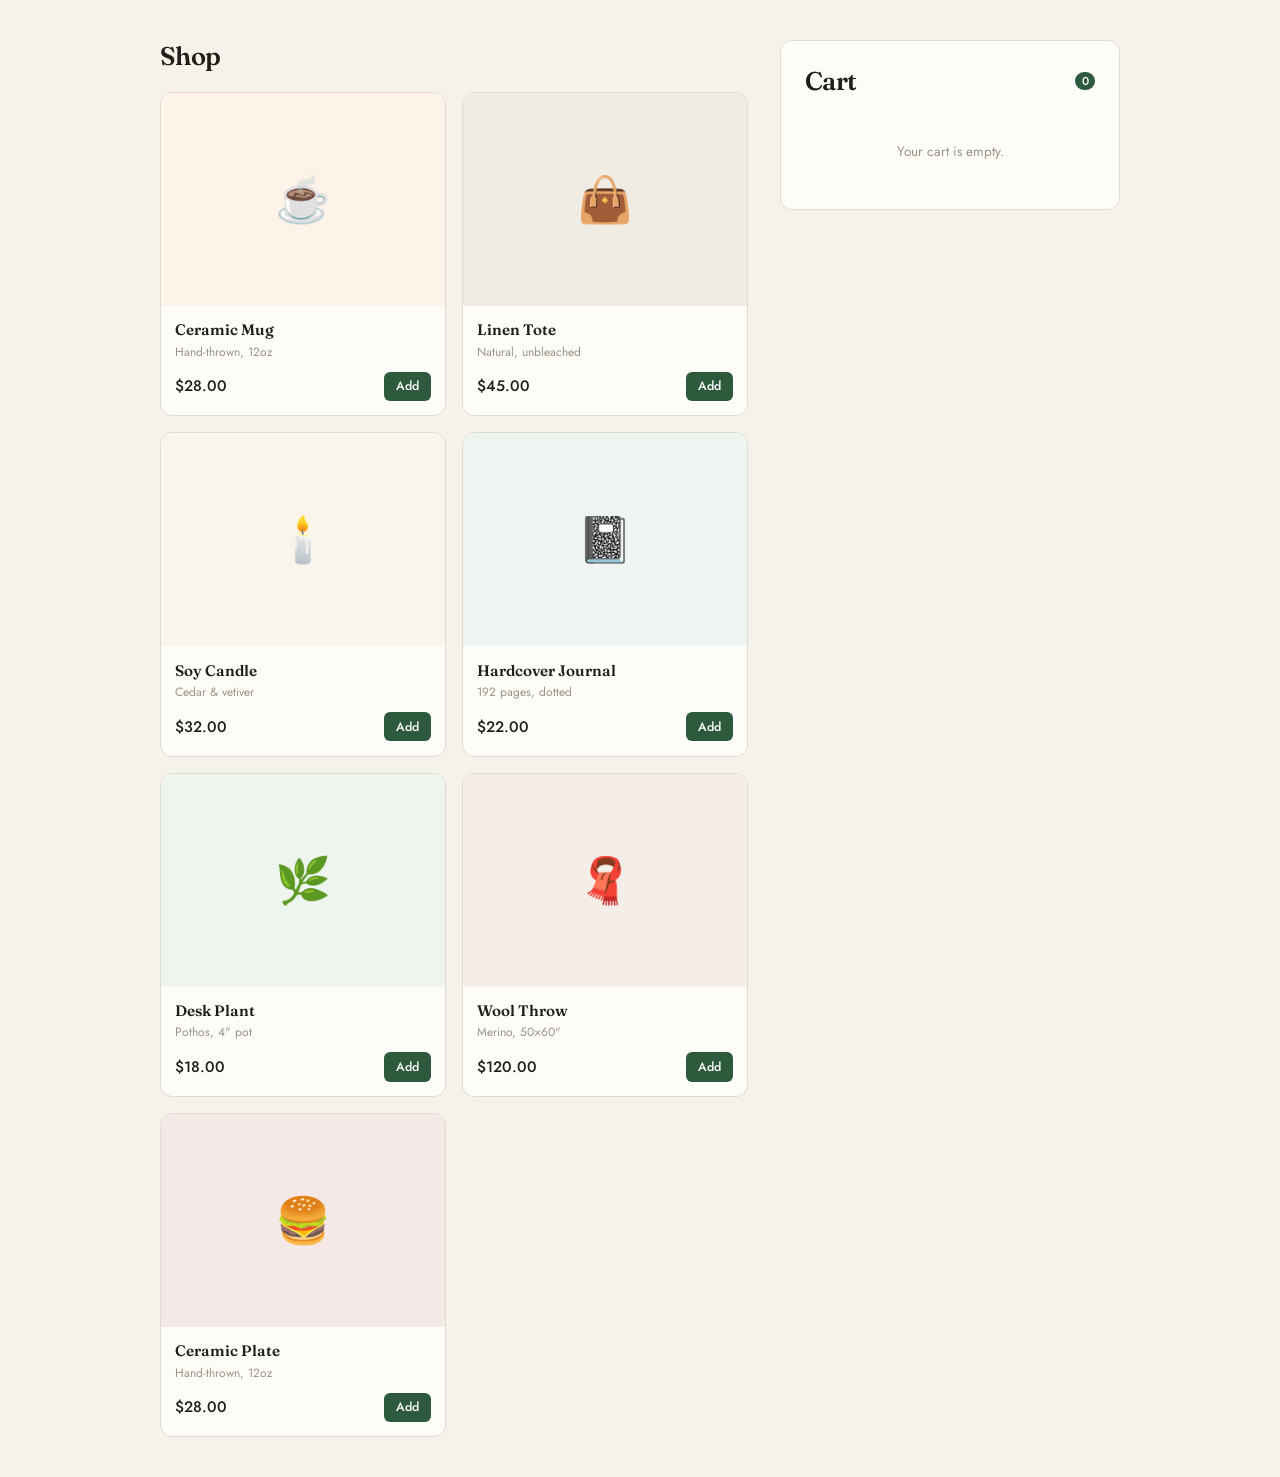
==== 03-cart-system/index.html @ 1a6c7676 "Organize js codes for cart" ====
<!DOCTYPE html>
<html lang="en">

<head>
  <meta charset="UTF-8" />
  <meta name="viewport" content="width=device-width, initial-scale=1.0" />
  <title>Cart System — JS Build</title>

  <!-- Google Fonts -->
  <link
    href="https://fonts.googleapis.com/css2?family=Fraunces:ital,wght@0,400;0,600;1,400&family=Jost:wght@300;400;500&display=swap"
    rel="stylesheet" />

  <!-- Custom CSS -->
  <link rel="stylesheet" href="./cart.css" />

</head>

<body>

  <div class="layout">
    <!-- Products -->
    <div>
      <h2>Shop</h2>
      <div class="products-grid" id="products-grid"></div>
    </div>

    <!-- Cart -->
    <div class="cart-panel">
      <h2>
        Cart
        <span class="cart-count-badge" id="cart-badge">0</span>
      </h2>
      <p class="cart-empty" id="cart-empty">Your cart is empty.</p>
      <ul class="cart-items" id="cart-items"></ul>
      <div class="cart-summary" id="cart-summary">
        <div class="summary-row"><span>Subtotal</span><span id="subtotal">$0.00</span></div>
        <div class="summary-row"><span>Shipping</span><span id="shipping">$0.00</span></div>
        <div class="summary-total"><span>Total</span><span id="total">$0.00</span></div>
        <button class="checkout-btn" id="checkout-btn">Checkout</button>
      </div>
    </div>
  </div>

  <script>
    const inventory = [
      { id: 1, name: 'Ceramic Mug', sub: 'Hand-thrown, 12oz', price: 28, emoji: '☕', bg: '#fef3e8' },
      { id: 2, name: 'Linen Tote', sub: 'Natural, unbleached', price: 45, emoji: '👜', bg: '#f0ece4' },
      { id: 3, name: 'Soy Candle', sub: 'Cedar & vetiver', price: 32, emoji: '🕯️', bg: '#faf5ec' },
      { id: 4, name: 'Hardcover Journal', sub: '192 pages, dotted', price: 22, emoji: '📓', bg: '#eef4f0' },
      { id: 5, name: 'Desk Plant', sub: 'Pothos, 4" pot', price: 18, emoji: '🌿', bg: '#edf5ee' },
      { id: 6, name: 'Wool Throw', sub: 'Merino, 50×60"', price: 120, emoji: '🧣', bg: '#f5eee8' },
      { id: 7, name: 'Ceramic Plate', sub: 'Hand-thrown, 12oz', price: 28, emoji: '🍔', bg: '#f5e9e8' },
    ];

    const freeShippingLimit = 75;
    const standardShippingFee = 8;

    let myCart = [];

    function findItemInCart(itemId) {
      return myCart.find(item => item.id === itemId) || null;
    }

    function addItemToCart(itemId) {
      const alreadyInCart = findItemInCart(itemId);

      if (alreadyInCart) {
        myCart = myCart.map(item =>
          item.id === itemId ? { ...item, qty: item.qty + 1 } : item
        );
      } else {
        const productData = inventory.find(p => p.id === itemId);
        myCart = [...myCart, { ...productData, qty: 1 }];
      }
      refreshEverything();
    }

    function adjustQuantity(itemId, amount) {
      const item = findItemInCart(itemId);
      if (!item) return;

      if (item.qty + amount <= 0) {
        removeItemFromCart(itemId);
        return;
      }

      myCart = myCart.map(item =>
        item.id === itemId ? { ...item, qty: item.qty + amount } : item
      );
      refreshEverything();
    }

    function removeItemFromCart(itemId) {
      myCart = myCart.filter(item => item.id !== itemId);
      refreshEverything();
    }

    function calculateSubtotal() {
      return myCart.reduce((total, item) => total + item.price * item.qty, 0);
    }

    function calculateShipping(subtotal) {
      if (myCart.length === 0) return 0;
      return subtotal >= freeShippingLimit ? 0 : standardShippingFee;
    }

    function countTotalItems() {
      return myCart.reduce((total, item) => total + item.qty, 0);
    }

    function formatCurrency(amount) {
      return '$' + amount.toFixed(2);
    }

    function displayProducts() {
      const productGrid = document.getElementById('products-grid');
      productGrid.innerHTML = '';

      inventory.forEach(item => {
        const isAdded = !!findItemInCart(item.id);
        const card = document.createElement('div');
        card.className = 'product-card';
        card.innerHTML = `
        <div class="product-img" style="background:${item.bg}">${item.emoji}</div>
        <div class="product-body">
          <div class="product-name">${item.name}</div>
          <div class="product-sub">${item.sub}</div>
          <div class="product-footer">
            <span class="price">${formatCurrency(item.price)}</span>
            <button class="add-btn ${isAdded ? 'in-cart' : ''}" data-id="${item.id}">
              ${isAdded ? 'Added ✓' : 'Add'}
            </button>
          </div>
        </div>
      `;
        card.querySelector('.add-btn').addEventListener('click', () => addItemToCart(item.id));
        productGrid.appendChild(card);
      });
    }

    function updateCartUI() {
      const cartList = document.getElementById('cart-items');
      const emptyMsg = document.getElementById('cart-empty');
      const summaryBox = document.getElementById('cart-summary');
      const cartBadge = document.getElementById('cart-badge');

      const subtotal = calculateSubtotal();
      const shipping = calculateShipping(subtotal);
      const finalTotal = subtotal + shipping;
      const itemCount = countTotalItems();

      cartBadge.textContent = itemCount;

      if (myCart.length === 0) {
        emptyMsg.style.display = 'block';
        summaryBox.style.display = 'none';
        cartList.innerHTML = '';
        return;
      }

      emptyMsg.style.display = 'none';
      summaryBox.style.display = 'block';

      cartList.innerHTML = '';
      myCart.forEach(item => {
        const row = document.createElement('li');
        row.className = 'cart-item';
        row.innerHTML = `
        <span class="cart-item-emoji">${item.emoji}</span>
        <div class="cart-item-name">${item.name}</div>
        <div class="qty-controls">
          <button class="qty-btn" data-action="decrease" data-id="${item.id}">−</button>
          <span class="qty-display">${item.qty}</span>
          <button class="qty-btn" data-action="increase" data-id="${item.id}">+</button>
          <button class="qty-btn remove-btn" data-action="delete" data-id="${item.id}">✕</button>
        </div>
        <span class="cart-item-price">${formatCurrency(item.price * item.qty)}</span>
      `;
        cartList.appendChild(row);
      });

      cartList.onclick = (event) => {
        const trigger = event.target.closest('[data-action]');
        if (!trigger) return;

        const id = parseInt(trigger.dataset.id);
        const mode = trigger.dataset.action;

        if (mode === 'increase') adjustQuantity(id, 1);
        if (mode === 'decrease') adjustQuantity(id, -1);
        if (mode === 'delete') removeItemFromCart(id);
      };

      document.getElementById('subtotal').textContent = formatCurrency(subtotal);
      document.getElementById('shipping').textContent = shipping === 0 ? 'Free' : formatCurrency(shipping);
      document.getElementById('total').textContent = formatCurrency(finalTotal);
      document.getElementById('checkout-btn').disabled = myCart.length === 0;
    }

    function refreshEverything() {
      displayProducts();
      updateCartUI();
    }

    document.getElementById('checkout-btn').addEventListener('click', () => {
      const finalBill = calculateSubtotal() + calculateShipping(calculateSubtotal());
      alert(`Order placed! Total: ${formatCurrency(finalBill)}\nThank you for shopping with us.`);
      myCart = [];
      refreshEverything();
    });

    refreshEverything();
  </script>
</body>

</html>
---- 03-cart-system/cart.css ----
*,
    *::before,
    *::after {
        box-sizing: border-box;
        margin: 0;
        padding: 0;
    }

    :root {
        --bg: #f5f2ec;
        --surface: #fdfcf9;
        --surface2: #f0ede5;
        --border: #e0dbd0;
        --text: #201e18;
        --muted: #9a9485;
        --accent: #2d5a3d;
        --accent-light: #e8f2eb;
        --danger: #a33028;
        --radius: 12px;
    }

    body {
        background: var(--bg);
        color: var(--text);
        font-family: 'Jost', sans-serif;
        font-weight: 400;
        min-height: 100vh;
        padding: 2.5rem 1.5rem;
    }

    .layout {
        max-width: 960px;
        margin: 0 auto;
        display: grid;
        grid-template-columns: 1fr 340px;
        gap: 2rem;
        align-items: start;
    }

    @media (max-width: 700px) {
        .layout {
            grid-template-columns: 1fr;
        }
    }

    h2 {
        font-family: 'Fraunces', serif;
        font-size: 1.6rem;
        font-weight: 600;
        margin-bottom: 1.25rem;
        letter-spacing: -0.02em;
    }

    /* ─── Products ─── */
    .products-grid {
        display: grid;
        grid-template-columns: repeat(auto-fill, minmax(200px, 1fr));
        gap: 1rem;
    }

    .product-card {
        background: var(--surface);
        border: 1px solid var(--border);
        border-radius: var(--radius);
        overflow: hidden;
        transition: box-shadow 0.2s;
    }

    .product-card:hover {
        box-shadow: 0 4px 20px rgba(0, 0, 0, 0.07);
    }

    .product-img {
        width: 100%;
        aspect-ratio: 4/3;
        display: flex;
        align-items: center;
        justify-content: center;
        font-size: 2.8rem;
    }

    .product-body {
        padding: 0.9rem;
    }

    .product-name {
        font-family: 'Fraunces', serif;
        font-size: 0.95rem;
        font-weight: 600;
        margin-bottom: 0.2rem;
    }

    .product-sub {
        font-size: 0.75rem;
        color: var(--muted);
        margin-bottom: 0.7rem;
    }

    .product-footer {
        display: flex;
        align-items: center;
        justify-content: space-between;
    }

    .price {
        font-size: 0.95rem;
        font-weight: 500;
    }

    .add-btn {
        background: var(--accent);
        color: #fff;
        border: none;
        padding: 0.35rem 0.75rem;
        border-radius: 6px;
        font-family: 'Jost', sans-serif;
        font-size: 0.78rem;
        font-weight: 500;
        cursor: pointer;
    }

    .add-btn:hover {
        background: #1f4129;
    }

    .add-btn:active {
        transform: scale(0.96);
    }

    .add-btn.in-cart {
        background: var(--accent-light);
        color: var(--accent);
    }

    /* ─── Cart ─── */
    .cart-panel {
        background: var(--surface);
        border: 1px solid var(--border);
        border-radius: var(--radius);
        padding: 1.5rem;
        position: sticky;
        top: 2rem;
    }

    .cart-panel h2 {
        display: flex;
        align-items: center;
        gap: 0.5rem;
        margin-bottom: 1.25rem;
    }

    .cart-count-badge {
        background: var(--accent);
        color: #fff;
        font-family: 'Jost', sans-serif;
        font-size: 0.72rem;
        font-weight: 500;
        padding: 1px 7px;
        border-radius: 99px;
        margin-left: auto;
    }

    .cart-empty {
        text-align: center;
        color: var(--muted);
        font-size: 0.85rem;
        padding: 1.5rem 0;
    }

    .cart-items {
        list-style: none;
    }

    .cart-item {
        display: flex;
        align-items: center;
        gap: 0.75rem;
        padding: 0.7rem 0;
        border-bottom: 1px solid var(--border);
        animation: pop 0.2s ease both;
    }

    @keyframes pop {
        from {
            opacity: 0;
            transform: scale(0.97);
        }

        to {
            opacity: 1;
            transform: scale(1);
        }
    }

    .cart-item-emoji {
        font-size: 1.4rem;
        flex-shrink: 0;
    }

    .cart-item-name {
        font-size: 0.85rem;
        font-weight: 500;
        flex: 1;
    }

    .cart-item-price {
        font-size: 0.8rem;
        color: var(--muted);
    }

    .qty-controls {
        display: flex;
        align-items: center;
        gap: 0.4rem;
    }

    .qty-btn {
        width: 22px;
        height: 22px;
        background: var(--surface2);
        border: 1px solid var(--border);
        color: var(--text);
        border-radius: 4px;
        cursor: pointer;
        font-size: 0.9rem;
        line-height: 1;
        display: flex;
        align-items: center;
        justify-content: center;
    }

    .qty-btn:hover {
        background: var(--border);
    }

    .qty-btn.remove-btn {
        border-color: transparent;
        background: none;
        color: var(--muted);
        font-size: 0.85rem;
    }

    .qty-btn.remove-btn:hover {
        color: var(--danger);
        background: none;
    }

    .qty-display {
        font-size: 0.82rem;
        font-weight: 500;
        min-width: 16px;
        text-align: center;
    }

    .cart-summary {
        margin-top: 1rem;
        display:none
    }

    .summary-row {
        display: flex;
        justify-content: space-between;
        font-size: 0.82rem;
        color: var(--muted);
        margin-bottom: 0.4rem;
    }

    .summary-total {
        display: flex;
        justify-content: space-between;
        font-family: 'Fraunces', serif;
        font-size: 1.15rem;
        font-weight: 600;
        margin-top: 0.75rem;
        padding-top: 0.75rem;
        border-top: 1px solid var(--border);
    }

    .checkout-btn {
        width: 100%;
        margin-top: 1rem;
        background: var(--accent);
        color: #fff;
        border: none;
        padding: 0.8rem;
        border-radius: var(--radius);
        font-family: 'Jost', sans-serif;
        font-size: 0.9rem;
        font-weight: 500;
        cursor: pointer;
        letter-spacing: 0.01em;
    }

    .checkout-btn:hover {
        background: #1f4129;
    }

    .checkout-btn:disabled {
        background: var(--border);
        color: var(--muted);
        cursor: default;
    }
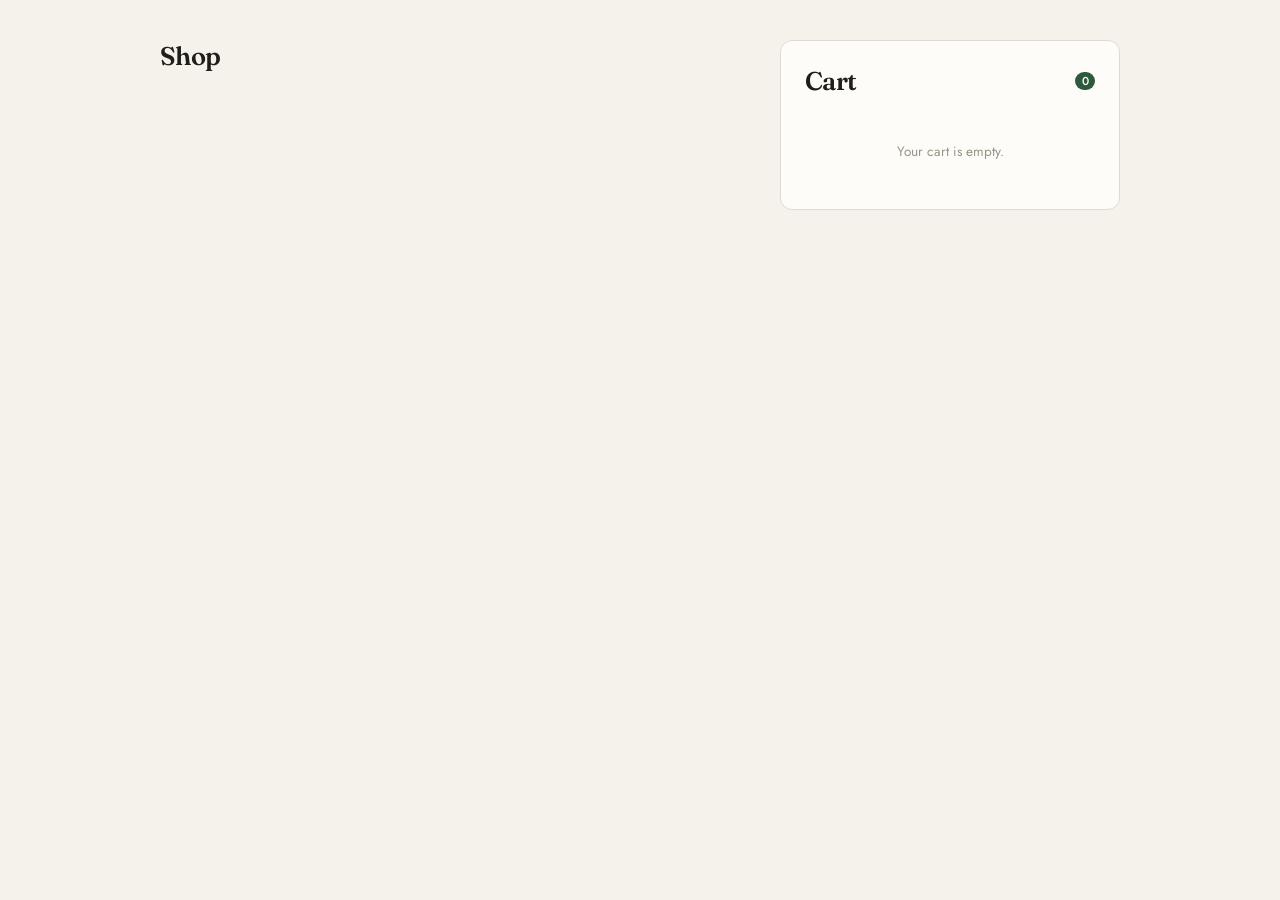
==== commit 641f1eca: "organize code path" ====
--- a/03-cart-system/index.html
+++ b/03-cart-system/index.html
@@ -12,7 +12,7 @@
     rel="stylesheet" />
 
   <!-- Custom CSS -->
-  <link rel="stylesheet" href="./cart.css" />
+  <link rel="stylesheet" href="./style/cart.css" />
 
 </head>
 
@@ -41,177 +41,6 @@
       </div>
     </div>
   </div>
-
-  <script>
-    const inventory = [
-      { id: 1, name: 'Ceramic Mug', sub: 'Hand-thrown, 12oz', price: 28, emoji: '☕', bg: '#fef3e8' },
-      { id: 2, name: 'Linen Tote', sub: 'Natural, unbleached', price: 45, emoji: '👜', bg: '#f0ece4' },
-      { id: 3, name: 'Soy Candle', sub: 'Cedar & vetiver', price: 32, emoji: '🕯️', bg: '#faf5ec' },
-      { id: 4, name: 'Hardcover Journal', sub: '192 pages, dotted', price: 22, emoji: '📓', bg: '#eef4f0' },
-      { id: 5, name: 'Desk Plant', sub: 'Pothos, 4" pot', price: 18, emoji: '🌿', bg: '#edf5ee' },
-      { id: 6, name: 'Wool Throw', sub: 'Merino, 50×60"', price: 120, emoji: '🧣', bg: '#f5eee8' },
-      { id: 7, name: 'Ceramic Plate', sub: 'Hand-thrown, 12oz', price: 28, emoji: '🍔', bg: '#f5e9e8' },
-    ];
-
-    const freeShippingLimit = 75;
-    const standardShippingFee = 8;
-
-    let myCart = [];
-
-    function findItemInCart(itemId) {
-      return myCart.find(item => item.id === itemId) || null;
-    }
-
-    function addItemToCart(itemId) {
-      const alreadyInCart = findItemInCart(itemId);
-
-      if (alreadyInCart) {
-        myCart = myCart.map(item =>
-          item.id === itemId ? { ...item, qty: item.qty + 1 } : item
-        );
-      } else {
-        const productData = inventory.find(p => p.id === itemId);
-        myCart = [...myCart, { ...productData, qty: 1 }];
-      }
-      refreshEverything();
-    }
-
-    function adjustQuantity(itemId, amount) {
-      const item = findItemInCart(itemId);
-      if (!item) return;
-
-      if (item.qty + amount <= 0) {
-        removeItemFromCart(itemId);
-        return;
-      }
-
-      myCart = myCart.map(item =>
-        item.id === itemId ? { ...item, qty: item.qty + amount } : item
-      );
-      refreshEverything();
-    }
-
-    function removeItemFromCart(itemId) {
-      myCart = myCart.filter(item => item.id !== itemId);
-      refreshEverything();
-    }
-
-    function calculateSubtotal() {
-      return myCart.reduce((total, item) => total + item.price * item.qty, 0);
-    }
-
-    function calculateShipping(subtotal) {
-      if (myCart.length === 0) return 0;
-      return subtotal >= freeShippingLimit ? 0 : standardShippingFee;
-    }
-
-    function countTotalItems() {
-      return myCart.reduce((total, item) => total + item.qty, 0);
-    }
-
-    function formatCurrency(amount) {
-      return '$' + amount.toFixed(2);
-    }
-
-    function displayProducts() {
-      const productGrid = document.getElementById('products-grid');
-      productGrid.innerHTML = '';
-
-      inventory.forEach(item => {
-        const isAdded = !!findItemInCart(item.id);
-        const card = document.createElement('div');
-        card.className = 'product-card';
-        card.innerHTML = `
-        <div class="product-img" style="background:${item.bg}">${item.emoji}</div>
-        <div class="product-body">
-          <div class="product-name">${item.name}</div>
-          <div class="product-sub">${item.sub}</div>
-          <div class="product-footer">
-            <span class="price">${formatCurrency(item.price)}</span>
-            <button class="add-btn ${isAdded ? 'in-cart' : ''}" data-id="${item.id}">
-              ${isAdded ? 'Added ✓' : 'Add'}
-            </button>
-          </div>
-        </div>
-      `;
-        card.querySelector('.add-btn').addEventListener('click', () => addItemToCart(item.id));
-        productGrid.appendChild(card);
-      });
-    }
-
-    function updateCartUI() {
-      const cartList = document.getElementById('cart-items');
-      const emptyMsg = document.getElementById('cart-empty');
-      const summaryBox = document.getElementById('cart-summary');
-      const cartBadge = document.getElementById('cart-badge');
-
-      const subtotal = calculateSubtotal();
-      const shipping = calculateShipping(subtotal);
-      const finalTotal = subtotal + shipping;
-      const itemCount = countTotalItems();
-
-      cartBadge.textContent = itemCount;
-
-      if (myCart.length === 0) {
-        emptyMsg.style.display = 'block';
-        summaryBox.style.display = 'none';
-        cartList.innerHTML = '';
-        return;
-      }
-
-      emptyMsg.style.display = 'none';
-      summaryBox.style.display = 'block';
-
-      cartList.innerHTML = '';
-      myCart.forEach(item => {
-        const row = document.createElement('li');
-        row.className = 'cart-item';
-        row.innerHTML = `
-        <span class="cart-item-emoji">${item.emoji}</span>
-        <div class="cart-item-name">${item.name}</div>
-        <div class="qty-controls">
-          <button class="qty-btn" data-action="decrease" data-id="${item.id}">−</button>
-          <span class="qty-display">${item.qty}</span>
-          <button class="qty-btn" data-action="increase" data-id="${item.id}">+</button>
-          <button class="qty-btn remove-btn" data-action="delete" data-id="${item.id}">✕</button>
-        </div>
-        <span class="cart-item-price">${formatCurrency(item.price * item.qty)}</span>
-      `;
-        cartList.appendChild(row);
-      });
-
-      cartList.onclick = (event) => {
-        const trigger = event.target.closest('[data-action]');
-        if (!trigger) return;
-
-        const id = parseInt(trigger.dataset.id);
-        const mode = trigger.dataset.action;
-
-        if (mode === 'increase') adjustQuantity(id, 1);
-        if (mode === 'decrease') adjustQuantity(id, -1);
-        if (mode === 'delete') removeItemFromCart(id);
-      };
-
-      document.getElementById('subtotal').textContent = formatCurrency(subtotal);
-      document.getElementById('shipping').textContent = shipping === 0 ? 'Free' : formatCurrency(shipping);
-      document.getElementById('total').textContent = formatCurrency(finalTotal);
-      document.getElementById('checkout-btn').disabled = myCart.length === 0;
-    }
-
-    function refreshEverything() {
-      displayProducts();
-      updateCartUI();
-    }
-
-    document.getElementById('checkout-btn').addEventListener('click', () => {
-      const finalBill = calculateSubtotal() + calculateShipping(calculateSubtotal());
-      alert(`Order placed! Total: ${formatCurrency(finalBill)}\nThank you for shopping with us.`);
-      myCart = [];
-      refreshEverything();
-    });
-
-    refreshEverything();
-  </script>
 </body>
 
 </html>
--- a/03-cart-system/style/cart.css
+++ b/03-cart-system/style/cart.css
@@ -0,0 +1,302 @@
+    *,
+    *::before,
+    *::after {
+        box-sizing: border-box;
+        margin: 0;
+        padding: 0;
+    }
+
+    :root {
+        --bg: #f5f2ec;
+        --surface: #fdfcf9;
+        --surface2: #f0ede5;
+        --border: #e0dbd0;
+        --text: #201e18;
+        --muted: #9a9485;
+        --accent: #2d5a3d;
+        --accent-light: #e8f2eb;
+        --danger: #a33028;
+        --radius: 12px;
+    }
+
+    body {
+        background: var(--bg);
+        color: var(--text);
+        font-family: 'Jost', sans-serif;
+        font-weight: 400;
+        min-height: 100vh;
+        padding: 2.5rem 1.5rem;
+    }
+
+    .layout {
+        max-width: 960px;
+        margin: 0 auto;
+        display: grid;
+        grid-template-columns: 1fr 340px;
+        gap: 2rem;
+        align-items: start;
+    }
+
+    @media (max-width: 700px) {
+        .layout {
+            grid-template-columns: 1fr;
+        }
+    }
+
+    h2 {
+        font-family: 'Fraunces', serif;
+        font-size: 1.6rem;
+        font-weight: 600;
+        margin-bottom: 1.25rem;
+        letter-spacing: -0.02em;
+    }
+
+    /* ─── Products ─── */
+    .products-grid {
+        display: grid;
+        grid-template-columns: repeat(auto-fill, minmax(200px, 1fr));
+        gap: 1rem;
+    }
+
+    .product-card {
+        background: var(--surface);
+        border: 1px solid var(--border);
+        border-radius: var(--radius);
+        overflow: hidden;
+        transition: box-shadow 0.2s;
+    }
+
+    .product-card:hover {
+        box-shadow: 0 4px 20px rgba(0, 0, 0, 0.07);
+    }
+
+    .product-img {
+        width: 100%;
+        aspect-ratio: 4/3;
+        display: flex;
+        align-items: center;
+        justify-content: center;
+        font-size: 2.8rem;
+    }
+
+    .product-body {
+        padding: 0.9rem;
+    }
+
+    .product-name {
+        font-family: 'Fraunces', serif;
+        font-size: 0.95rem;
+        font-weight: 600;
+        margin-bottom: 0.2rem;
+    }
+
+    .product-sub {
+        font-size: 0.75rem;
+        color: var(--muted);
+        margin-bottom: 0.7rem;
+    }
+
+    .product-footer {
+        display: flex;
+        align-items: center;
+        justify-content: space-between;
+    }
+
+    .price {
+        font-size: 0.95rem;
+        font-weight: 500;
+    }
+
+    .add-btn {
+        background: var(--accent);
+        color: #fff;
+        border: none;
+        padding: 0.35rem 0.75rem;
+        border-radius: 6px;
+        font-family: 'Jost', sans-serif;
+        font-size: 0.78rem;
+        font-weight: 500;
+        cursor: pointer;
+    }
+
+    .add-btn:hover {
+        background: #1f4129;
+    }
+
+    .add-btn:active {
+        transform: scale(0.96);
+    }
+
+    .add-btn.in-cart {
+        background: var(--accent-light);
+        color: var(--accent);
+    }
+
+    /* ─── Cart ─── */
+    .cart-panel {
+        background: var(--surface);
+        border: 1px solid var(--border);
+        border-radius: var(--radius);
+        padding: 1.5rem;
+        position: sticky;
+        top: 2rem;
+    }
+
+    .cart-panel h2 {
+        display: flex;
+        align-items: center;
+        gap: 0.5rem;
+        margin-bottom: 1.25rem;
+    }
+
+    .cart-count-badge {
+        background: var(--accent);
+        color: #fff;
+        font-family: 'Jost', sans-serif;
+        font-size: 0.72rem;
+        font-weight: 500;
+        padding: 1px 7px;
+        border-radius: 99px;
+        margin-left: auto;
+    }
+
+    .cart-empty {
+        text-align: center;
+        color: var(--muted);
+        font-size: 0.85rem;
+        padding: 1.5rem 0;
+    }
+
+    .cart-items {
+        list-style: none;
+    }
+
+    .cart-item {
+        display: flex;
+        align-items: center;
+        gap: 0.75rem;
+        padding: 0.7rem 0;
+        border-bottom: 1px solid var(--border);
+        animation: pop 0.2s ease both;
+    }
+
+    @keyframes pop {
+        from {
+            opacity: 0;
+            transform: scale(0.97);
+        }
+
+        to {
+            opacity: 1;
+            transform: scale(1);
+        }
+    }
+
+    .cart-item-emoji {
+        font-size: 1.4rem;
+        flex-shrink: 0;
+    }
+
+    .cart-item-name {
+        font-size: 0.85rem;
+        font-weight: 500;
+        flex: 1;
+    }
+
+    .cart-item-price {
+        font-size: 0.8rem;
+        color: var(--muted);
+    }
+
+    .qty-controls {
+        display: flex;
+        align-items: center;
+        gap: 0.4rem;
+    }
+
+    .qty-btn {
+        width: 22px;
+        height: 22px;
+        background: var(--surface2);
+        border: 1px solid var(--border);
+        color: var(--text);
+        border-radius: 4px;
+        cursor: pointer;
+        font-size: 0.9rem;
+        line-height: 1;
+        display: flex;
+        align-items: center;
+        justify-content: center;
+    }
+
+    .qty-btn:hover {
+        background: var(--border);
+    }
+
+    .qty-btn.remove-btn {
+        border-color: transparent;
+        background: none;
+        color: var(--muted);
+        font-size: 0.85rem;
+    }
+
+    .qty-btn.remove-btn:hover {
+        color: var(--danger);
+        background: none;
+    }
+
+    .qty-display {
+        font-size: 0.82rem;
+        font-weight: 500;
+        min-width: 16px;
+        text-align: center;
+    }
+
+    .cart-summary {
+        margin-top: 1rem;
+        display:none
+    }
+
+    .summary-row {
+        display: flex;
+        justify-content: space-between;
+        font-size: 0.82rem;
+        color: var(--muted);
+        margin-bottom: 0.4rem;
+    }
+
+    .summary-total {
+        display: flex;
+        justify-content: space-between;
+        font-family: 'Fraunces', serif;
+        font-size: 1.15rem;
+        font-weight: 600;
+        margin-top: 0.75rem;
+        padding-top: 0.75rem;
+        border-top: 1px solid var(--border);
+    }
+
+    .checkout-btn {
+        width: 100%;
+        margin-top: 1rem;
+        background: var(--accent);
+        color: #fff;
+        border: none;
+        padding: 0.8rem;
+        border-radius: var(--radius);
+        font-family: 'Jost', sans-serif;
+        font-size: 0.9rem;
+        font-weight: 500;
+        cursor: pointer;
+        letter-spacing: 0.01em;
+    }
+
+    .checkout-btn:hover {
+        background: #1f4129;
+    }
+
+    .checkout-btn:disabled {
+        background: var(--border);
+        color: var(--muted);
+        cursor: default;
+    }
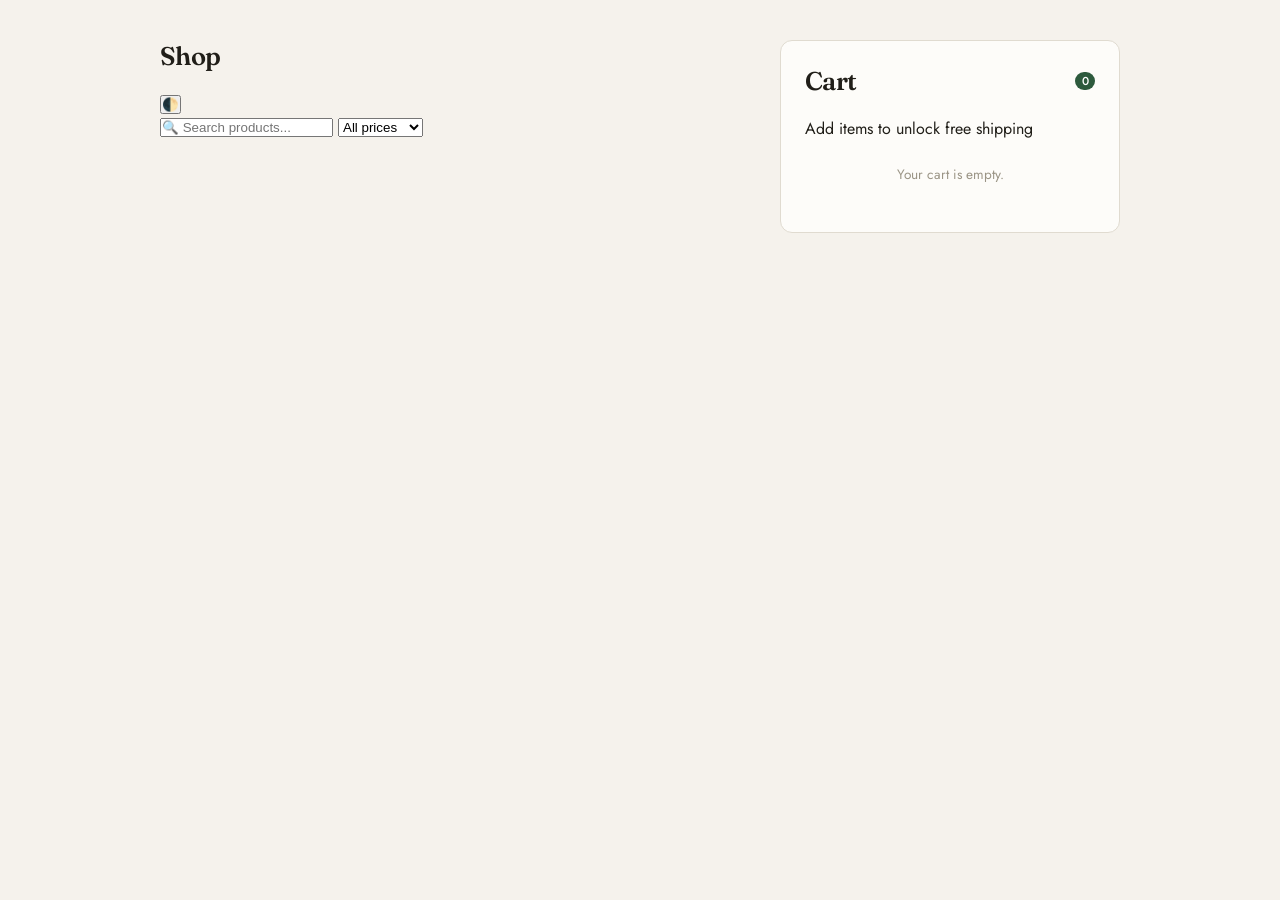
==== commit 9393f0de: "organize html & css file for adding features" ====
--- a/03-cart-system/index.html
+++ b/03-cart-system/index.html
@@ -4,7 +4,7 @@
 <head>
   <meta charset="UTF-8" />
   <meta name="viewport" content="width=device-width, initial-scale=1.0" />
-  <title>Cart System — JS Build</title>
+  <title>Cart System — Modular & Feature-Ready</title>
 
   <!-- Google Fonts -->
   <link
@@ -13,34 +13,97 @@
 
   <!-- Custom CSS -->
   <link rel="stylesheet" href="./style/cart.css" />
-
 </head>
 
 <body>
 
   <div class="layout">
-    <!-- Products -->
+    <!-- left side-  -->
     <div>
-      <h2>Shop</h2>
+      <div class="shop-header">
+        <h2>Shop</h2>
+        <!-- Theme Toggle  -->
+        <button id="theme-toggle" class="theme-toggle" aria-label="Switch theme">🌓</button>
+      </div>
+
+      <!-- filter bar -->
+      <div class="filters-bar">
+        <input type="text" id="search-input" placeholder="🔍 Search products..." class="search-input" />
+        <select id="price-filter" class="price-filter">
+          <option value="all">All prices</option>
+          <option value="under30">Under $30</option>
+          <option value="30-60">$30 – $60</option>
+          <option value="over60">Over $60</option>
+        </select>
+      </div>
+
+      <!-- products grid - dynamic content -->
       <div class="products-grid" id="products-grid"></div>
     </div>
 
-    <!-- Cart -->
+    <!-- right panel -->
     <div class="cart-panel">
       <h2>
         Cart
         <span class="cart-count-badge" id="cart-badge">0</span>
       </h2>
+
+      <!-- shiping progress -->
+      <div class="shipping-progress" id="shipping-progress-bar">
+        <div class="shipping-fill" id="shipping-fill"></div>
+      </div>
+      <div class="shipping-message" id="shipping-message">Add items to unlock free shipping</div>
+
+      <!-- cart items list -->
       <p class="cart-empty" id="cart-empty">Your cart is empty.</p>
       <ul class="cart-items" id="cart-items"></ul>
+
+      <!-- cart summery + coupon -->
       <div class="cart-summary" id="cart-summary">
-        <div class="summary-row"><span>Subtotal</span><span id="subtotal">$0.00</span></div>
-        <div class="summary-row"><span>Shipping</span><span id="shipping">$0.00</span></div>
-        <div class="summary-total"><span>Total</span><span id="total">$0.00</span></div>
+        <div class="coupon-section">
+          <input type="text" id="coupon-input" placeholder="Coupon code" class="coupon-input" />
+          <button id="apply-coupon-btn" class="coupon-apply">Apply</button>
+          <div id="coupon-feedback" class="coupon-feedback"></div>
+        </div>
+
+        <div class="summary-row">
+          <span>Subtotal</span>
+          <span id="subtotal">$0.00</span>
+        </div>
+        <div class="summary-row">
+          <span>Discount</span>
+          <span id="discount">$0.00</span>
+        </div>
+        <div class="summary-row">
+          <span>Shipping</span>
+          <span id="shipping">$0.00</span>
+        </div>
+        <div class="summary-total">
+          <span>Total</span>
+          <span id="total">$0.00</span>
+        </div>
         <button class="checkout-btn" id="checkout-btn">Checkout</button>
+      </div>
+
+      <!-- saved for later -->
+      <div class="saved-section" id="saved-section">
+        <div class="saved-title">📦 Saved for later</div>
+        <ul class="saved-items" id="saved-items-list"></ul>
       </div>
     </div>
   </div>
+
+  <!-- toast notification (for undo / general messages) -->
+  <div id="toast" class="toast"></div>
+
+  <!-- addition of Custom js  -->
+
+  <script src="./js/application.js"></script>
+  <script src="./js/cart.js"></script>
+  <script src="./js/data.js"></script>
+  <script src="./js/filter.js"></script>
+  <script src="./js/storage.js"></script>
+  <script src="./js/ui.js"></script>
 </body>
 
 </html>
--- a/03-cart-system/style/cart.css
+++ b/03-cart-system/style/cart.css
@@ -299,4 +299,8 @@
         background: var(--border);
         color: var(--muted);
         cursor: default;
+    }
+
+    .saved-section {
+        display: none;
     }
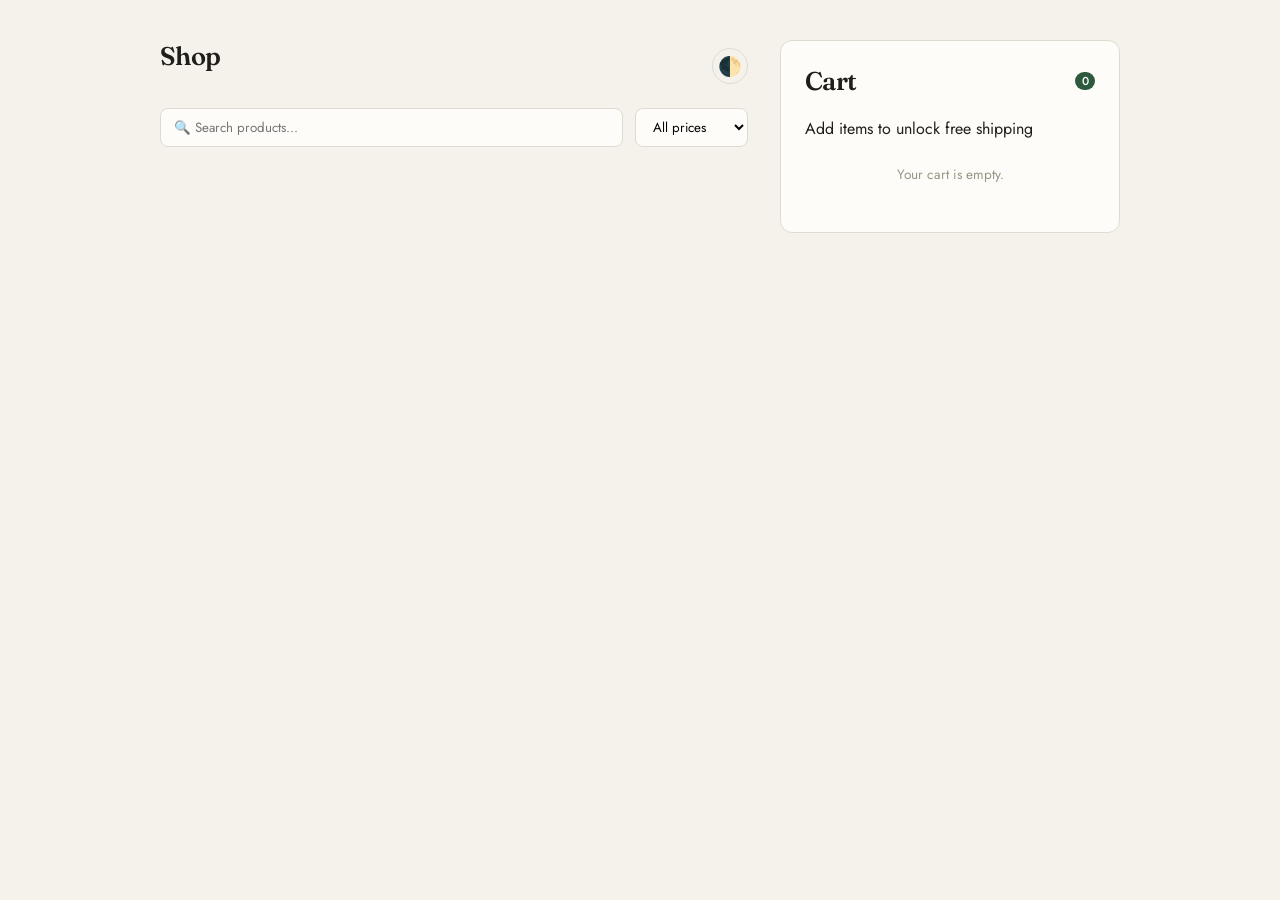
==== commit ff29d55e: "added css for ui polishing" ====
--- a/03-cart-system/index.html
+++ b/03-cart-system/index.html
@@ -104,6 +104,7 @@
   <script src="./js/filter.js"></script>
   <script src="./js/storage.js"></script>
   <script src="./js/ui.js"></script>
+  <script src="./js/coupon.js"></script>
 </body>
 
 </html>
--- a/03-cart-system/style/cart.css
+++ b/03-cart-system/style/cart.css
@@ -254,7 +254,7 @@
 
     .cart-summary {
         margin-top: 1rem;
-        display:none
+        display: none
     }
 
     .summary-row {
@@ -303,4 +303,117 @@
 
     .saved-section {
         display: none;
+    }
+
+
+
+    /*   adding new css */
+
+
+    
+    /* Shop header */
+    .shop-header {
+        display: flex;
+        justify-content: space-between;
+        align-items: center;
+        margin-bottom: 1rem;
+    }
+
+    .theme-toggle {
+        background: none;
+        border: 1px solid var(--border);
+        border-radius: 50%;
+        width: 36px;
+        height: 36px;
+        cursor: pointer;
+        font-size: 1.2rem;
+    }
+
+    /* Filters bar */
+    .filters-bar {
+        display: flex;
+        gap: 0.8rem;
+        margin-bottom: 1.5rem;
+        flex-wrap: wrap;
+    }
+
+    .search-input,
+    .price-filter {
+        padding: 0.5rem 0.8rem;
+        border: 1px solid var(--border);
+        border-radius: 8px;
+        background: var(--surface);
+        font-family: 'Jost', sans-serif;
+    }
+
+    .search-input {
+        flex: 1;
+        min-width: 150px;
+    }
+
+    /* Coupon section */
+    .coupon-section {
+        margin-bottom: 1rem;
+        display: flex;
+        flex-wrap: wrap;
+        gap: 0.5rem;
+        align-items: center;
+    }
+
+    .coupon-input {
+        flex: 1;
+        padding: 0.5rem;
+        border: 1px solid var(--border);
+        border-radius: 6px;
+        font-family: 'Jost', sans-serif;
+    }
+
+    .coupon-apply {
+        background: var(--surface2);
+        border: 1px solid var(--border);
+        padding: 0.5rem 1rem;
+        border-radius: 6px;
+        cursor: pointer;
+    }
+
+    .coupon-feedback {
+        font-size: 0.7rem;
+        width: 100%;
+    }
+
+    /* Product stock */
+    .product-stock {
+        margin-bottom: 0.5rem;
+    }
+
+    .add-btn:disabled {
+        opacity: 0.5;
+        cursor: not-allowed;
+    }
+
+    /* quantity animation */
+    .qty-display.pop {
+        transform: scale(1.2);
+        display: inline-block;
+    }
+
+    /* toast design */
+    .toast {
+        position: fixed;
+        bottom: 20px;
+        right: 20px;
+        background: #2d5a3dcc;
+        /* backdrop-filter: blur(4px); */
+        color: white;
+        padding: 0.7rem 1.2rem;
+        border-radius: 40px;
+        font-size: 0.85rem;
+        font-weight: 500;
+        z-index: 1000;
+        opacity: 0;
+        transition: opacity 0.2s ease;
+        pointer-events: auto;
+        display: flex;
+        align-items: center;
+        gap: 0.5rem;
     }
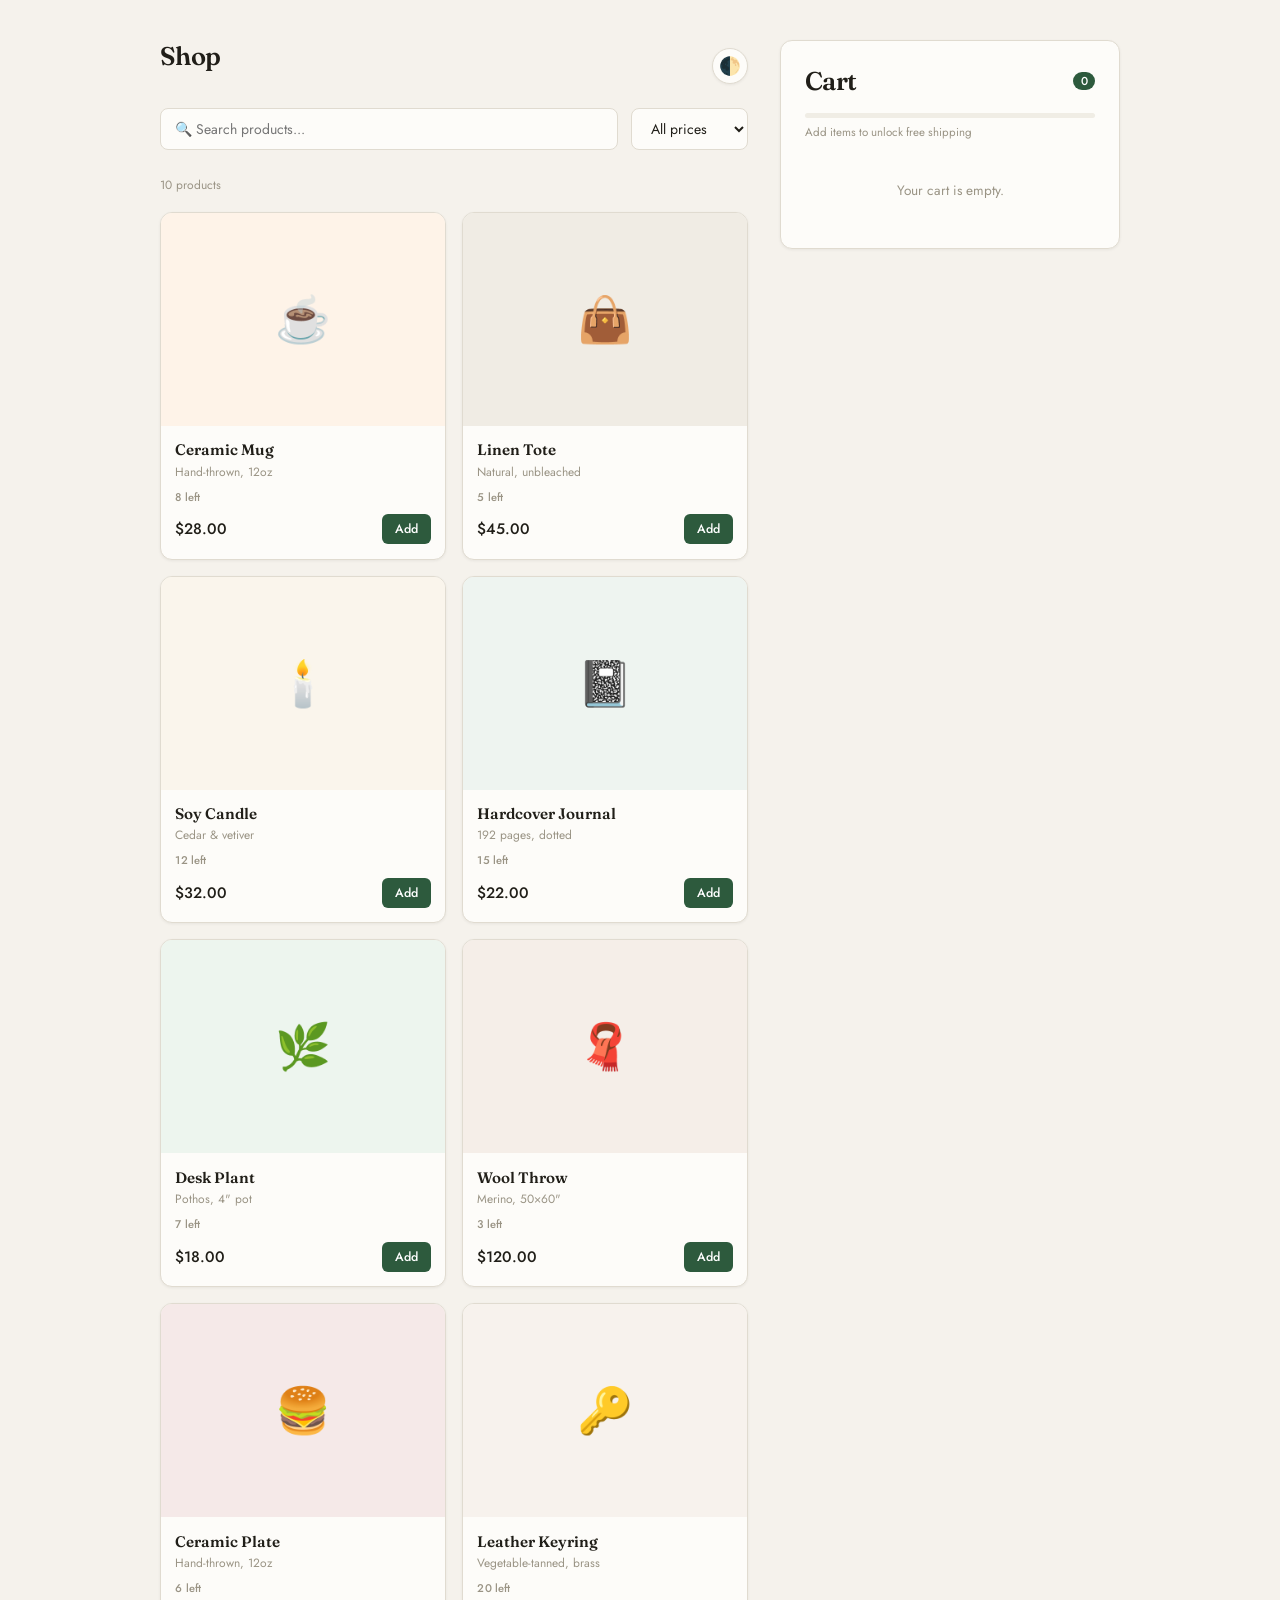
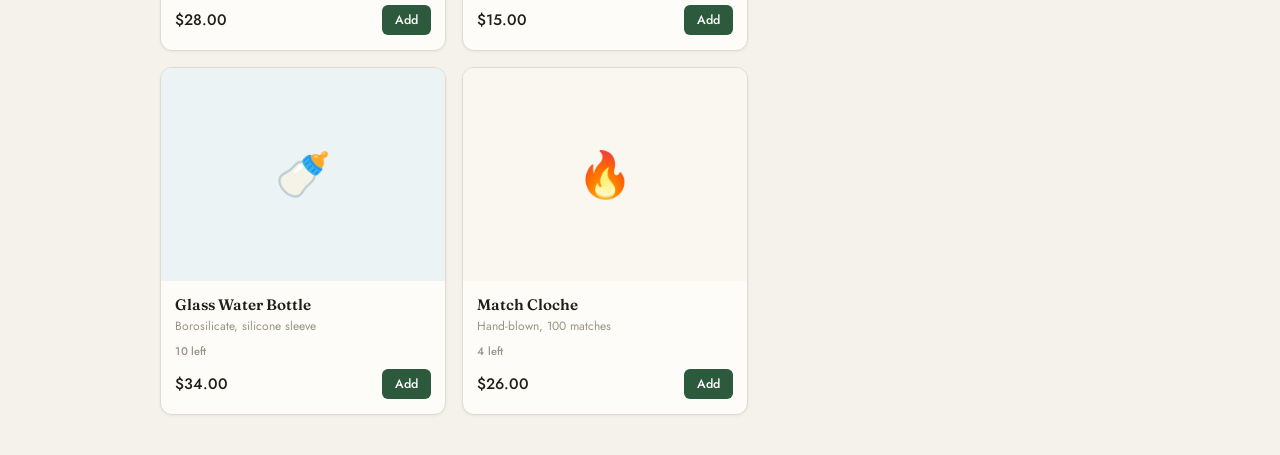
==== commit e9629958: "fix html file path" ====
--- a/03-cart-system/index.html
+++ b/03-cart-system/index.html
@@ -35,6 +35,11 @@
           <option value="30-60">$30 – $60</option>
           <option value="over60">Over $60</option>
         </select>
+      </div>
+
+      <div class="results-bar" id="results-bar">
+        <span id="results-count"></span>
+        <button id="clear-filters-btn" class="clear-filters-btn" style="display:none">✕ Clear filters</button>
       </div>
 
       <!-- products grid - dynamic content -->
@@ -98,13 +103,13 @@
 
   <!-- addition of Custom js  -->
 
-  <script src="./js/application.js"></script>
-  <script src="./js/cart.js"></script>
+  <script type="module" src="./js/application.js"></script>
+  <!-- <script src="./js/cart.js"></script>
   <script src="./js/data.js"></script>
   <script src="./js/filter.js"></script>
   <script src="./js/storage.js"></script>
   <script src="./js/ui.js"></script>
-  <script src="./js/coupon.js"></script>
+  <script src="./js/coupon.js"></script> -->
 </body>
 
 </html>
--- a/03-cart-system/style/cart.css
+++ b/03-cart-system/style/cart.css
@@ -1,419 +1,660 @@
-    *,
-    *::before,
-    *::after {
-        box-sizing: border-box;
-        margin: 0;
-        padding: 0;
+/*  */
+
+*,
+*::before,
+*::after {
+    box-sizing: border-box;
+    margin: 0;
+    padding: 0;
+}
+
+:root {
+    --bg: #f5f2ec;
+    --surface: #fdfcf9;
+    --surface2: #f0ede5;
+    --border: #e0dbd0;
+    --text: #201e18;
+    --muted: #9a9485;
+    --accent: #2d5a3d;
+    --accent-light: #e8f2eb;
+    --danger: #a33028;
+    --danger-light: #fdf0ef;
+    --radius: 12px;
+    --shadow-sm: 0 1px 3px rgba(0,0,0,0.06);
+    --shadow-md: 0 4px 20px rgba(0,0,0,0.08);
+}
+
+[data-theme="dark"] {
+    --bg: #16140f;
+    --surface: #1f1d17;
+    --surface2: #2a2820;
+    --border: #38352b;
+    --text: #ede9df;
+    --muted: #7a7568;
+    --accent: #4a8c60;
+    --accent-light: #1e3329;
+    --danger: #c0443a;
+    --danger-light: #2c1a18;
+    --shadow-sm: 0 1px 3px rgba(0,0,0,0.3);
+    --shadow-md: 0 4px 20px rgba(0,0,0,0.35);
+}
+
+/* base design --- */
+body {
+    background: var(--bg);
+    color: var(--text);
+    font-family: 'Jost', sans-serif;
+    font-weight: 400;
+    min-height: 100vh;
+    padding: 2.5rem 1.5rem;
+    transition: background 0.25s ease, color 0.25s ease;
+}
+
+.layout {
+    max-width: 960px;
+    margin: 0 auto;
+    display: grid;
+    grid-template-columns: 1fr 340px;
+    gap: 2rem;
+    align-items: start;
+}
+
+@media (max-width: 700px) {
+    .layout {
+        grid-template-columns: 1fr;
     }
-
-    :root {
-        --bg: #f5f2ec;
-        --surface: #fdfcf9;
-        --surface2: #f0ede5;
-        --border: #e0dbd0;
-        --text: #201e18;
-        --muted: #9a9485;
-        --accent: #2d5a3d;
-        --accent-light: #e8f2eb;
-        --danger: #a33028;
-        --radius: 12px;
-    }
-
-    body {
-        background: var(--bg);
-        color: var(--text);
-        font-family: 'Jost', sans-serif;
-        font-weight: 400;
-        min-height: 100vh;
-        padding: 2.5rem 1.5rem;
-    }
-
-    .layout {
-        max-width: 960px;
-        margin: 0 auto;
-        display: grid;
-        grid-template-columns: 1fr 340px;
-        gap: 2rem;
-        align-items: start;
-    }
-
-    @media (max-width: 700px) {
-        .layout {
-            grid-template-columns: 1fr;
-        }
-    }
-
-    h2 {
-        font-family: 'Fraunces', serif;
-        font-size: 1.6rem;
-        font-weight: 600;
-        margin-bottom: 1.25rem;
-        letter-spacing: -0.02em;
-    }
-
-    /* ─── Products ─── */
-    .products-grid {
-        display: grid;
-        grid-template-columns: repeat(auto-fill, minmax(200px, 1fr));
-        gap: 1rem;
-    }
-
-    .product-card {
-        background: var(--surface);
-        border: 1px solid var(--border);
-        border-radius: var(--radius);
-        overflow: hidden;
-        transition: box-shadow 0.2s;
-    }
-
-    .product-card:hover {
-        box-shadow: 0 4px 20px rgba(0, 0, 0, 0.07);
-    }
-
-    .product-img {
-        width: 100%;
-        aspect-ratio: 4/3;
-        display: flex;
-        align-items: center;
-        justify-content: center;
-        font-size: 2.8rem;
-    }
-
-    .product-body {
-        padding: 0.9rem;
-    }
-
-    .product-name {
-        font-family: 'Fraunces', serif;
-        font-size: 0.95rem;
-        font-weight: 600;
-        margin-bottom: 0.2rem;
-    }
-
-    .product-sub {
-        font-size: 0.75rem;
-        color: var(--muted);
-        margin-bottom: 0.7rem;
-    }
-
-    .product-footer {
-        display: flex;
-        align-items: center;
-        justify-content: space-between;
-    }
-
-    .price {
-        font-size: 0.95rem;
-        font-weight: 500;
-    }
-
-    .add-btn {
-        background: var(--accent);
-        color: #fff;
-        border: none;
-        padding: 0.35rem 0.75rem;
-        border-radius: 6px;
-        font-family: 'Jost', sans-serif;
-        font-size: 0.78rem;
-        font-weight: 500;
-        cursor: pointer;
-    }
-
-    .add-btn:hover {
-        background: #1f4129;
-    }
-
-    .add-btn:active {
-        transform: scale(0.96);
-    }
-
-    .add-btn.in-cart {
-        background: var(--accent-light);
-        color: var(--accent);
-    }
-
-    /* ─── Cart ─── */
-    .cart-panel {
-        background: var(--surface);
-        border: 1px solid var(--border);
-        border-radius: var(--radius);
-        padding: 1.5rem;
-        position: sticky;
-        top: 2rem;
-    }
-
-    .cart-panel h2 {
-        display: flex;
-        align-items: center;
-        gap: 0.5rem;
-        margin-bottom: 1.25rem;
-    }
-
-    .cart-count-badge {
-        background: var(--accent);
-        color: #fff;
-        font-family: 'Jost', sans-serif;
-        font-size: 0.72rem;
-        font-weight: 500;
-        padding: 1px 7px;
-        border-radius: 99px;
-        margin-left: auto;
-    }
-
-    .cart-empty {
-        text-align: center;
-        color: var(--muted);
-        font-size: 0.85rem;
-        padding: 1.5rem 0;
-    }
-
-    .cart-items {
-        list-style: none;
-    }
-
-    .cart-item {
-        display: flex;
-        align-items: center;
-        gap: 0.75rem;
-        padding: 0.7rem 0;
-        border-bottom: 1px solid var(--border);
-        animation: pop 0.2s ease both;
-    }
-
-    @keyframes pop {
-        from {
-            opacity: 0;
-            transform: scale(0.97);
-        }
-
-        to {
-            opacity: 1;
-            transform: scale(1);
-        }
-    }
-
-    .cart-item-emoji {
-        font-size: 1.4rem;
-        flex-shrink: 0;
-    }
-
-    .cart-item-name {
-        font-size: 0.85rem;
-        font-weight: 500;
-        flex: 1;
-    }
-
-    .cart-item-price {
-        font-size: 0.8rem;
-        color: var(--muted);
-    }
-
-    .qty-controls {
-        display: flex;
-        align-items: center;
-        gap: 0.4rem;
-    }
-
-    .qty-btn {
-        width: 22px;
-        height: 22px;
-        background: var(--surface2);
-        border: 1px solid var(--border);
-        color: var(--text);
-        border-radius: 4px;
-        cursor: pointer;
-        font-size: 0.9rem;
-        line-height: 1;
-        display: flex;
-        align-items: center;
-        justify-content: center;
-    }
-
-    .qty-btn:hover {
-        background: var(--border);
-    }
-
-    .qty-btn.remove-btn {
-        border-color: transparent;
-        background: none;
-        color: var(--muted);
-        font-size: 0.85rem;
-    }
-
-    .qty-btn.remove-btn:hover {
-        color: var(--danger);
-        background: none;
-    }
-
-    .qty-display {
-        font-size: 0.82rem;
-        font-weight: 500;
-        min-width: 16px;
-        text-align: center;
-    }
-
-    .cart-summary {
-        margin-top: 1rem;
-        display: none
-    }
-
-    .summary-row {
-        display: flex;
-        justify-content: space-between;
-        font-size: 0.82rem;
-        color: var(--muted);
-        margin-bottom: 0.4rem;
-    }
-
-    .summary-total {
-        display: flex;
-        justify-content: space-between;
-        font-family: 'Fraunces', serif;
-        font-size: 1.15rem;
-        font-weight: 600;
-        margin-top: 0.75rem;
-        padding-top: 0.75rem;
-        border-top: 1px solid var(--border);
-    }
-
-    .checkout-btn {
-        width: 100%;
-        margin-top: 1rem;
-        background: var(--accent);
-        color: #fff;
-        border: none;
-        padding: 0.8rem;
-        border-radius: var(--radius);
-        font-family: 'Jost', sans-serif;
-        font-size: 0.9rem;
-        font-weight: 500;
-        cursor: pointer;
-        letter-spacing: 0.01em;
-    }
-
-    .checkout-btn:hover {
-        background: #1f4129;
-    }
-
-    .checkout-btn:disabled {
-        background: var(--border);
-        color: var(--muted);
-        cursor: default;
-    }
-
-    .saved-section {
-        display: none;
-    }
-
-
-
-    /*   adding new css */
-
-
-    
-    /* Shop header */
-    .shop-header {
-        display: flex;
-        justify-content: space-between;
-        align-items: center;
-        margin-bottom: 1rem;
-    }
-
-    .theme-toggle {
-        background: none;
-        border: 1px solid var(--border);
-        border-radius: 50%;
-        width: 36px;
-        height: 36px;
-        cursor: pointer;
-        font-size: 1.2rem;
-    }
-
-    /* Filters bar */
-    .filters-bar {
-        display: flex;
-        gap: 0.8rem;
-        margin-bottom: 1.5rem;
-        flex-wrap: wrap;
-    }
-
-    .search-input,
-    .price-filter {
-        padding: 0.5rem 0.8rem;
-        border: 1px solid var(--border);
-        border-radius: 8px;
-        background: var(--surface);
-        font-family: 'Jost', sans-serif;
-    }
-
-    .search-input {
-        flex: 1;
-        min-width: 150px;
-    }
-
-    /* Coupon section */
-    .coupon-section {
-        margin-bottom: 1rem;
-        display: flex;
-        flex-wrap: wrap;
-        gap: 0.5rem;
-        align-items: center;
-    }
-
-    .coupon-input {
-        flex: 1;
-        padding: 0.5rem;
-        border: 1px solid var(--border);
-        border-radius: 6px;
-        font-family: 'Jost', sans-serif;
-    }
-
-    .coupon-apply {
-        background: var(--surface2);
-        border: 1px solid var(--border);
-        padding: 0.5rem 1rem;
-        border-radius: 6px;
-        cursor: pointer;
-    }
-
-    .coupon-feedback {
-        font-size: 0.7rem;
-        width: 100%;
-    }
-
-    /* Product stock */
-    .product-stock {
-        margin-bottom: 0.5rem;
-    }
-
-    .add-btn:disabled {
-        opacity: 0.5;
-        cursor: not-allowed;
-    }
-
-    /* quantity animation */
-    .qty-display.pop {
-        transform: scale(1.2);
-        display: inline-block;
-    }
-
-    /* toast design */
-    .toast {
-        position: fixed;
-        bottom: 20px;
-        right: 20px;
-        background: #2d5a3dcc;
-        /* backdrop-filter: blur(4px); */
-        color: white;
-        padding: 0.7rem 1.2rem;
-        border-radius: 40px;
-        font-size: 0.85rem;
-        font-weight: 500;
-        z-index: 1000;
-        opacity: 0;
-        transition: opacity 0.2s ease;
-        pointer-events: auto;
-        display: flex;
-        align-items: center;
-        gap: 0.5rem;
-    }+}
+
+h2 {
+    font-family: 'Fraunces', serif;
+    font-size: 1.6rem;
+    font-weight: 600;
+    margin-bottom: 1.25rem;
+    letter-spacing: -0.02em;
+}
+
+/* header --- */
+.shop-header {
+    display: flex;
+    justify-content: space-between;
+    align-items: center;
+    margin-bottom: 1rem;
+}
+
+.theme-toggle {
+    background: var(--surface);
+    border: 1px solid var(--border);
+    border-radius: 50%;
+    width: 36px;
+    height: 36px;
+    cursor: pointer;
+    font-size: 1.1rem;
+    display: flex;
+    align-items: center;
+    justify-content: center;
+    transition: background 0.2s, border-color 0.2s, transform 0.15s;
+    box-shadow: var(--shadow-sm);
+}
+
+.theme-toggle:hover {
+    background: var(--surface2);
+    transform: rotate(15deg);
+}
+
+/* filter bar design */
+.filters-bar {
+    display: flex;
+    gap: 0.8rem;
+    margin-bottom: 1.5rem;
+    flex-wrap: wrap;
+}
+
+.search-input,
+.price-filter {
+    padding: 0.55rem 0.9rem;
+    border: 1px solid var(--border);
+    border-radius: 8px;
+    background: var(--surface);
+    color: var(--text);
+    font-family: 'Jost', sans-serif;
+    font-size: 0.875rem;
+    outline: none;
+    transition: border-color 0.2s, box-shadow 0.2s;
+}
+
+.search-input:focus,
+.price-filter:focus {
+    border-color: var(--accent);
+    box-shadow: 0 0 0 3px color-mix(in srgb, var(--accent) 15%, transparent);
+}
+
+.search-input {
+    flex: 1;
+    min-width: 150px;
+}
+
+/* -- products showcase design ---- */
+.products-grid {
+    display: grid;
+    grid-template-columns: repeat(auto-fill, minmax(200px, 1fr));
+    gap: 1rem;
+}
+
+.product-card {
+    background: var(--surface);
+    border: 1px solid var(--border);
+    border-radius: var(--radius);
+    overflow: hidden;
+    transition: box-shadow 0.2s, transform 0.2s;
+    box-shadow: var(--shadow-sm);
+}
+
+.product-card:hover {
+    box-shadow: var(--shadow-md);
+    transform: translateY(-2px);
+}
+
+.product-img {
+    width: 100%;
+    aspect-ratio: 4/3;
+    display: flex;
+    align-items: center;
+    justify-content: center;
+    font-size: 2.8rem;
+}
+
+.product-body {
+    padding: 0.9rem;
+}
+
+.product-name {
+    font-family: 'Fraunces', serif;
+    font-size: 0.95rem;
+    font-weight: 600;
+    margin-bottom: 0.2rem;
+    color: var(--text);
+}
+
+.product-sub {
+    font-size: 0.75rem;
+    color: var(--muted);
+    margin-bottom: 0.5rem;
+}
+
+.product-stock {
+    font-size: 0.7rem;
+    margin-bottom: 0.6rem;
+    font-weight: 500;
+    letter-spacing: 0.01em;
+}
+
+.product-footer {
+    display: flex;
+    align-items: center;
+    justify-content: space-between;
+}
+
+.price {
+    font-size: 0.95rem;
+    font-weight: 500;
+    color: var(--text);
+}
+
+.add-btn {
+    background: var(--accent);
+    color: #fff;
+    border: none;
+    padding: 0.38rem 0.8rem;
+    border-radius: 6px;
+    font-family: 'Jost', sans-serif;
+    font-size: 0.78rem;
+    font-weight: 500;
+    cursor: pointer;
+    transition: background 0.15s, transform 0.1s;
+}
+
+.add-btn:hover:not(:disabled) {
+    filter: brightness(0.85);
+}
+
+.add-btn:active:not(:disabled) {
+    transform: scale(0.95);
+}
+
+.add-btn.in-cart {
+    background: var(--accent-light);
+    color: var(--accent);
+}
+
+.add-btn:disabled {
+    opacity: 0.45;
+    cursor: not-allowed;
+}
+
+/* --- cart panel --- */
+.cart-panel {
+    background: var(--surface);
+    border: 1px solid var(--border);
+    border-radius: var(--radius);
+    padding: 1.5rem;
+    position: sticky;
+    top: 2rem;
+    box-shadow: var(--shadow-sm);
+}
+
+.cart-panel h2 {
+    display: flex;
+    align-items: center;
+    gap: 0.5rem;
+    margin-bottom: 1rem;
+}
+
+.cart-count-badge {
+    background: var(--accent);
+    color: #fff;
+    font-family: 'Jost', sans-serif;
+    font-size: 0.72rem;
+    font-weight: 500;
+    padding: 1px 7px;
+    border-radius: 99px;
+    margin-left: auto;
+    min-width: 22px;
+    text-align: center;
+}
+
+/* ---- shipping --- */
+.shipping-progress {
+    width: 100%;
+    height: 5px;
+    background: var(--surface2);
+    border-radius: 99px;
+    overflow: hidden;
+    margin-bottom: 0.4rem;
+}
+
+.shipping-fill {
+    height: 100%;
+    background: var(--accent);
+    border-radius: 99px;
+    transition: width 0.4s ease;
+    width: 0%;
+}
+
+.shipping-message {
+    font-size: 0.72rem;
+    color: var(--muted);
+    margin-bottom: 1rem;
+    min-height: 1em;
+}
+
+/* cart item ---- */
+.cart-empty {
+    text-align: center;
+    color: var(--muted);
+    font-size: 0.85rem;
+    padding: 1.5rem 0;
+}
+
+.cart-items {
+    list-style: none;
+}
+
+.cart-item {
+    display: flex;
+    align-items: center;
+    gap: 0.6rem;
+    padding: 0.65rem 0;
+    border-bottom: 1px solid var(--border);
+    animation: slideIn 0.2s ease both;
+}
+
+@keyframes slideIn {
+    from { opacity: 0; transform: translateY(-4px); }
+    to   { opacity: 1; transform: translateY(0); }
+}
+
+@keyframes pop {
+    from { opacity: 0; transform: scale(0.97); }
+    to   { opacity: 1; transform: scale(1); }
+}
+
+.cart-item-emoji {
+    font-size: 1.4rem;
+    flex-shrink: 0;
+}
+
+.cart-item-name {
+    font-size: 0.85rem;
+    font-weight: 500;
+    flex: 1;
+    color: var(--text);
+}
+
+.cart-item-price {
+    font-size: 0.8rem;
+    color: var(--muted);
+    white-space: nowrap;
+}
+
+.qty-controls {
+    display: flex;
+    align-items: center;
+    gap: 0.3rem;
+}
+
+.qty-btn {
+    width: 22px;
+    height: 22px;
+    background: var(--surface2);
+    border: 1px solid var(--border);
+    color: var(--text);
+    border-radius: 4px;
+    cursor: pointer;
+    font-size: 0.9rem;
+    line-height: 1;
+    display: flex;
+    align-items: center;
+    justify-content: center;
+    transition: background 0.15s;
+}
+
+.qty-btn:hover {
+    background: var(--border);
+}
+
+.qty-btn.remove-btn {
+    border-color: transparent;
+    background: none;
+    color: var(--muted);
+    font-size: 0.8rem;
+}
+
+.qty-btn.remove-btn:hover {
+    color: var(--danger);
+    background: var(--danger-light);
+}
+
+.qty-display {
+    font-size: 0.82rem;
+    font-weight: 500;
+    min-width: 16px;
+    text-align: center;
+    transition: transform 0.15s;
+    display: inline-block;
+}
+
+.qty-display.pop {
+    transform: scale(1.3);
+}
+
+/* -- Save for later button --- */
+.save-later-btn {
+    width: 22px;
+    height: 22px;
+    background: none;
+    border: none;
+    color: var(--muted);
+    cursor: pointer;
+    font-size: 0.85rem;
+    display: flex;
+    align-items: center;
+    justify-content: center;
+    border-radius: 4px;
+    transition: background 0.15s, color 0.15s;
+}
+
+.save-later-btn:hover {
+    background: var(--surface2);
+    color: var(--text);
+}
+
+/* cart summery ---- */
+.cart-summary {
+    margin-top: 1rem;
+    display: none;
+}
+
+/* coupon section */
+.coupon-section {
+    margin-bottom: 1rem;
+    display: flex;
+    flex-wrap: wrap;
+    gap: 0.5rem;
+    align-items: center;
+    padding: 0.75rem;
+    background: var(--surface2);
+    border-radius: 8px;
+}
+
+.coupon-input {
+    flex: 1;
+    min-width: 100px;
+    padding: 0.45rem 0.7rem;
+    border: 1px solid var(--border);
+    border-radius: 6px;
+    background: var(--surface);
+    color: var(--text);
+    font-family: 'Jost', sans-serif;
+    font-size: 0.82rem;
+    outline: none;
+    transition: border-color 0.2s;
+}
+
+.coupon-input:focus {
+    border-color: var(--accent);
+}
+
+.coupon-apply {
+    background: var(--accent);
+    color: #fff;
+    border: none;
+    padding: 0.45rem 0.9rem;
+    border-radius: 6px;
+    cursor: pointer;
+    font-family: 'Jost', sans-serif;
+    font-size: 0.82rem;
+    font-weight: 500;
+    transition: filter 0.15s;
+}
+
+.coupon-apply:hover {
+    filter: brightness(0.85);
+}
+
+.coupon-feedback {
+    font-size: 0.72rem;
+    width: 100%;
+    font-weight: 500;
+    min-height: 1em;
+}
+
+/* summary rows */
+.summary-row {
+    display: flex;
+    justify-content: space-between;
+    font-size: 0.82rem;
+    color: var(--muted);
+    margin-bottom: 0.4rem;
+    padding: 0 0.1rem;
+}
+
+.summary-total {
+    display: flex;
+    justify-content: space-between;
+    font-family: 'Fraunces', serif;
+    font-size: 1.15rem;
+    font-weight: 600;
+    margin-top: 0.75rem;
+    padding-top: 0.75rem;
+    border-top: 1px solid var(--border);
+    color: var(--text);
+}
+
+.checkout-btn {
+    width: 100%;
+    margin-top: 1rem;
+    background: var(--accent);
+    color: #fff;
+    border: none;
+    padding: 0.85rem;
+    border-radius: var(--radius);
+    font-family: 'Jost', sans-serif;
+    font-size: 0.9rem;
+    font-weight: 500;
+    cursor: pointer;
+    letter-spacing: 0.01em;
+    transition: filter 0.15s, transform 0.1s;
+}
+
+.checkout-btn:hover:not(:disabled) {
+    filter: brightness(0.85);
+}
+
+.checkout-btn:active:not(:disabled) {
+    transform: scale(0.99);
+}
+
+.checkout-btn:disabled {
+    background: var(--border);
+    color: var(--muted);
+    cursor: default;
+}
+
+/* saved for later --- */
+.saved-section {
+    display: none;
+    margin-top: 1.25rem;
+    padding-top: 1.1rem;
+    border-top: 1px solid var(--border);
+}
+
+.saved-title {
+    font-size: 0.72rem;
+    font-weight: 500;
+    color: var(--muted);
+    text-transform: uppercase;
+    letter-spacing: 0.06em;
+    margin-bottom: 0.65rem;
+}
+
+.saved-items {
+    list-style: none;
+    display: flex;
+    flex-direction: column;
+    gap: 0.45rem;
+}
+
+.saved-item {
+    display: flex;
+    align-items: center;
+    justify-content: space-between;
+    gap: 0.5rem;
+    padding: 0.5rem 0.65rem;
+    background: var(--surface2);
+    border-radius: 8px;
+    animation: pop 0.2s ease both;
+}
+
+.saved-item-info {
+    display: flex;
+    align-items: center;
+    gap: 0.45rem;
+    font-size: 0.82rem;
+    color: var(--text);
+    flex: 1;
+    min-width: 0;
+    overflow: hidden;
+}
+
+.saved-item-info span:nth-child(2) {
+    white-space: nowrap;
+    overflow: hidden;
+    text-overflow: ellipsis;
+}
+
+.move-to-cart-btn {
+    background: var(--accent-light);
+    color: var(--accent);
+    border: none;
+    padding: 0.28rem 0.6rem;
+    border-radius: 6px;
+    font-family: 'Jost', sans-serif;
+    font-size: 0.72rem;
+    font-weight: 500;
+    cursor: pointer;
+    white-space: nowrap;
+    transition: filter 0.15s;
+    flex-shrink: 0;
+}
+
+.move-to-cart-btn:hover {
+    filter: brightness(0.9);
+}
+
+/* ---- Toast design --- */
+.toast {
+    position: fixed;
+    bottom: 24px;
+    right: 24px;
+    background: rgba(45, 90, 61, 0.93);
+    color: #fff;
+    padding: 0.65rem 1.2rem;
+    border-radius: 40px;
+    font-size: 0.85rem;
+    font-weight: 500;
+    z-index: 1000;
+    opacity: 0;
+    transition: opacity 0.22s ease, transform 0.22s ease;
+    pointer-events: auto;
+    display: flex;
+    align-items: center;
+    gap: 0.5rem;
+    box-shadow: 0 4px 16px rgba(0,0,0,0.2);
+    transform: translateY(8px);
+}
+
+/* --- results bar -- */
+.results-bar {
+    display: flex;
+    align-items: center;
+    justify-content: space-between;
+    margin-bottom: 1rem;
+    min-height: 1.4em;
+}
+
+#results-count {
+    font-size: 0.75rem;
+    color: var(--muted);
+    font-weight: 400;
+}
+
+.clear-filters-btn {
+    background: none;
+    border: 1px solid var(--border);
+    color: var(--muted);
+    font-family: 'Jost', sans-serif;
+    font-size: 0.72rem;
+    font-weight: 500;
+    padding: 0.25rem 0.7rem;
+    border-radius: 99px;
+    cursor: pointer;
+    display: inline-flex;
+    align-items: center;
+    gap: 0.3rem;
+    transition: color 0.15s, border-color 0.15s;
+}
+
+.clear-filters-btn:hover {
+    color: var(--danger);
+    border-color: var(--danger);
+    background: var(--danger-light);
+}
+
+/* No results */
+.no-results {
+    grid-column: 1 / -1;
+    text-align: center;
+    color: var(--muted);
+    font-size: 0.9rem;
+    padding: 3rem 1rem;
+}
